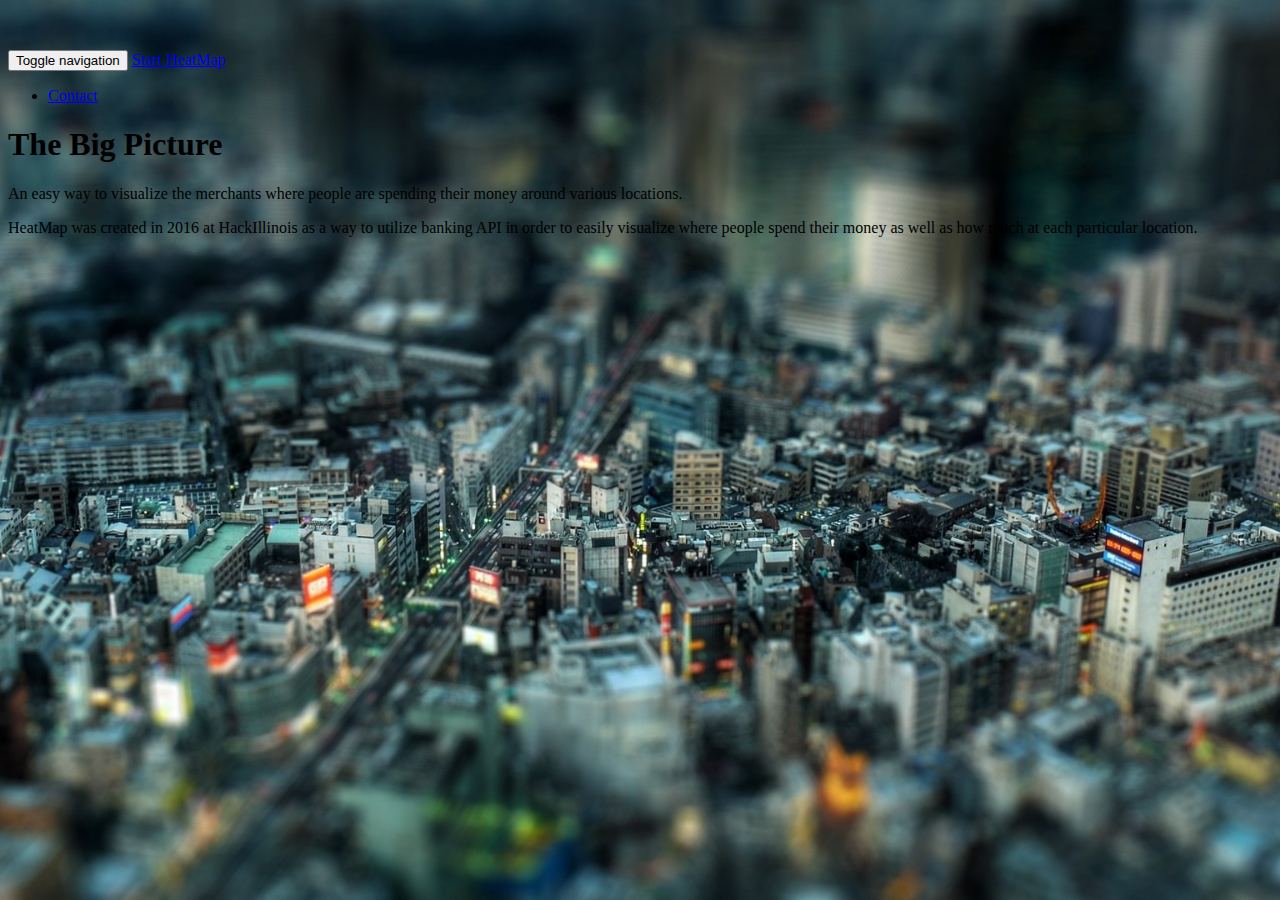
==== HeatMap.html @ b0a974ab "Add landing page" ====
<!DOCTYPE html>
<html class="full" lang="en">
<!-- Make sure the <html> tag is set to the .full CSS class. Change the background image in the full.css file. -->

<head>

    <meta charset="utf-8">
    <meta http-equiv="X-UA-Compatible" content="IE=edge">
    <meta name="viewport" content="width=device-width, initial-scale=1">
    <meta name="description" content="">
    <meta name="author" content="">

    <title>HeatMap - The Big Picture</title>

    <!-- Bootstrap Core CSS -->
    <link href="css/bootstrap.css" rel="stylesheet">

    <!-- Custom CSS -->
    <link href="css/the-big-picture.css" rel="stylesheet">

    <!-- HTML5 Shim and Respond.js IE8 support of HTML5 elements and media queries -->
    <!-- WARNING: Respond.js doesn't work if you view the page via file:// -->
    <!--[if lt IE 9]>
        <script src="https://oss.maxcdn.com/libs/html5shiv/3.7.0/html5shiv.js"></script>
        <script src="https://oss.maxcdn.com/libs/respond.js/1.4.2/respond.min.js"></script>
    <![endif]-->

</head>

<body>

    <!-- Navigation -->
    <nav class="navbar navbar-inverse navbar-fixed-bottom" role="navigation">
        <div class="container">
            <!-- Brand and toggle get grouped for better mobile display -->
            <div class="navbar-header">
                <button type="button" class="navbar-toggle" data-toggle="collapse" data-target="#bs-example-navbar-collapse-1">
                    <span class="sr-only">Toggle navigation</span>
                    <span class="icon-bar"></span>
                    <span class="icon-bar"></span>
                    <span class="icon-bar"></span>
                </button>
                <a class="navbar-brand" href="#">Start HeatMap</a>
            </div>
            <!-- Collect the nav links, forms, and other content for toggling -->
            <div class="collapse navbar-collapse" id="bs-example-navbar-collapse-1">
                <ul class="nav navbar-nav">
                    <li>
                        <a href="contact.html">Contact</a>
                    </li>
                </ul>
            </div>
            <!-- /.navbar-collapse -->
        </div>
        <!-- /.container -->
    </nav>

    <!-- Page Content -->
    <div class="container">
        <div class="row">
            <div class="col-md-6 col-sm-12">
                <h1>The Big Picture</h1>
                <p>An easy way to visualize the merchants where people are spending their money around various locations.</p> <p>HeatMap was created in 2016 at HackIllinois as a way to utilize banking API in order to easily visualize where people spend their money as well as how much at each particular location.</p>
            </div>
        </div>
        <!-- /.row -->
    </div>
    <!-- /.container -->

    <!-- jQuery -->
    <script src="js/jquery.js"></script>

    <!-- Bootstrap Core JavaScript -->
    <script src="js/bootstrap.min.js"></script>

</body>

</html>
---- css/the-big-picture.css ----
/*!
 * Start Bootstrap - The Big Picture HTML Template (http://startbootstrap.com)
 * Code licensed under the Apache License v2.0.
 * For details, see http://www.apache.org/licenses/LICENSE-2.0.
 */

body {
	margin-top: 50px;
	margin-bottom: 50px;
	background: none;
}

.full {
  background: url(../img/city.jpg) no-repeat center center fixed; 
  -webkit-background-size: cover;
  -moz-background-size: cover;
  -o-background-size: cover;
  background-size: cover;
}
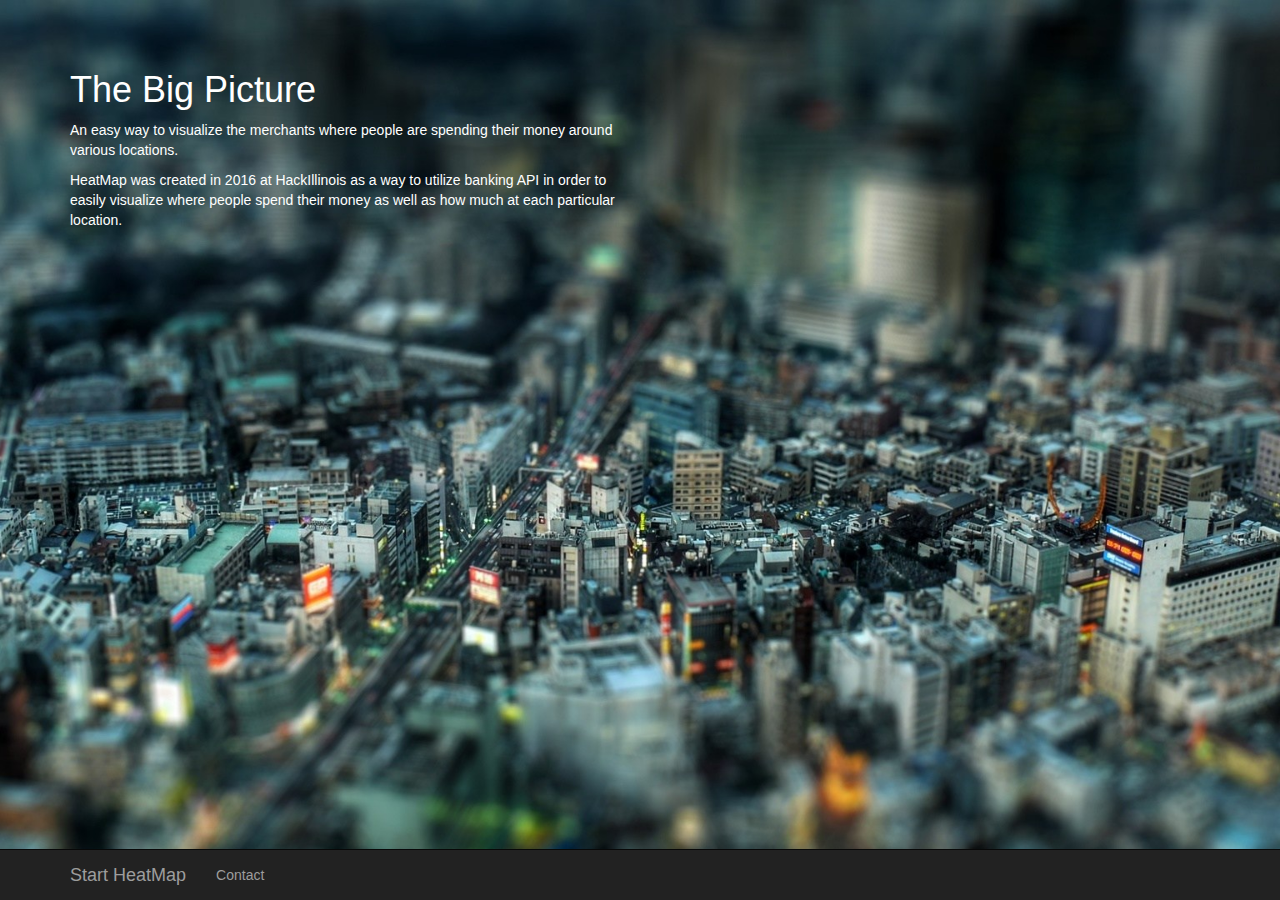
==== commit 19361388: "refactor and corrected the link" ====
--- a/HeatMap.html
+++ b/HeatMap.html
@@ -40,7 +40,7 @@
                     <span class="icon-bar"></span>
                     <span class="icon-bar"></span>
                 </button>
-                <a class="navbar-brand" href="#">Start HeatMap</a>
+                <a class="navbar-brand" href="JsonMap.html">Start HeatMap</a>
             </div>
             <!-- Collect the nav links, forms, and other content for toggling -->
             <div class="collapse navbar-collapse" id="bs-example-navbar-collapse-1">
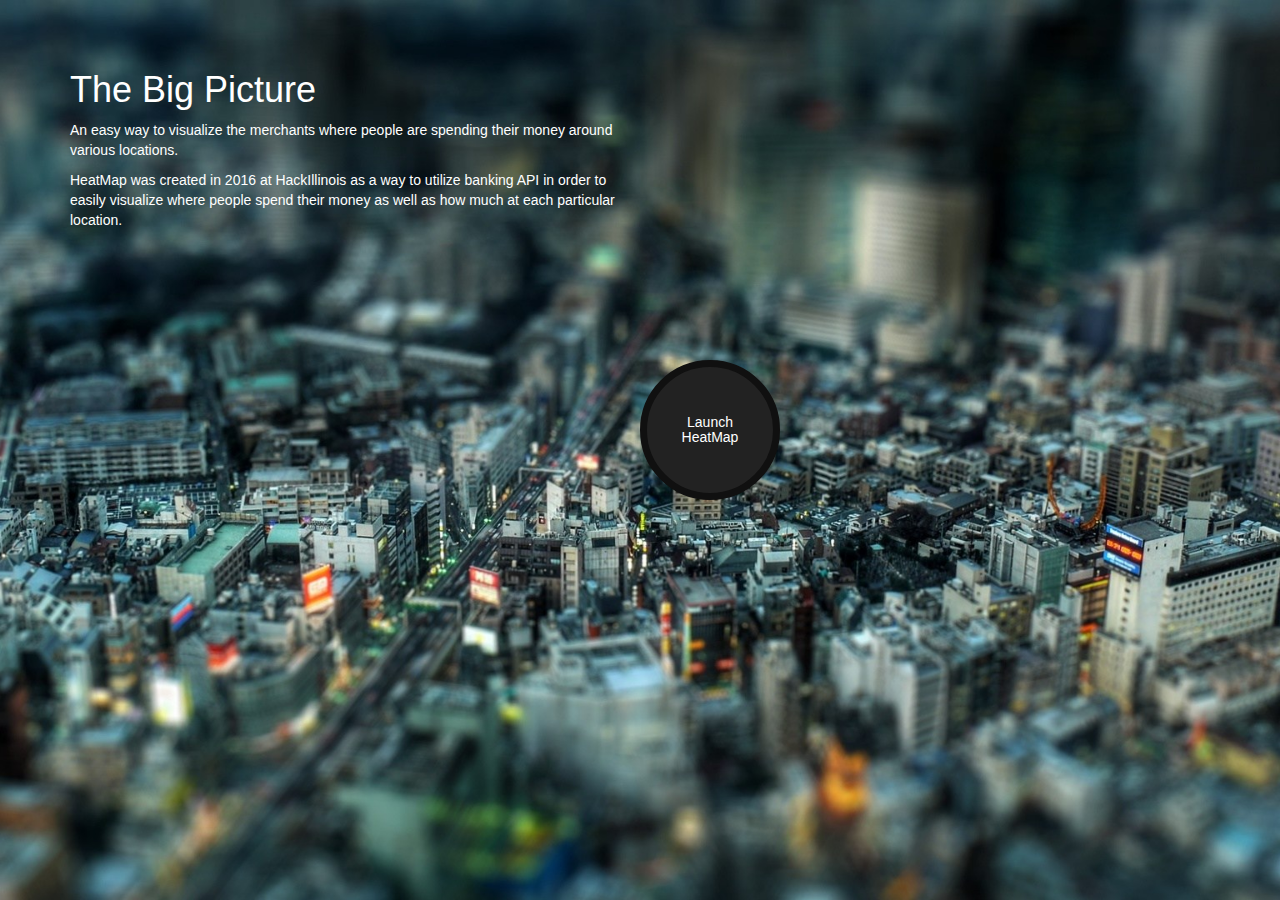
==== commit 4f13793f: "table and button are working" ====
--- a/HeatMap.html
+++ b/HeatMap.html
@@ -18,6 +18,7 @@
     <!-- Custom CSS -->
     <link href="css/the-big-picture.css" rel="stylesheet">
 
+
     <!-- HTML5 Shim and Respond.js IE8 support of HTML5 elements and media queries -->
     <!-- WARNING: Respond.js doesn't work if you view the page via file:// -->
     <!--[if lt IE 9]>
@@ -30,30 +31,7 @@
 <body>
 
     <!-- Navigation -->
-    <nav class="navbar navbar-inverse navbar-fixed-bottom" role="navigation">
-        <div class="container">
-            <!-- Brand and toggle get grouped for better mobile display -->
-            <div class="navbar-header">
-                <button type="button" class="navbar-toggle" data-toggle="collapse" data-target="#bs-example-navbar-collapse-1">
-                    <span class="sr-only">Toggle navigation</span>
-                    <span class="icon-bar"></span>
-                    <span class="icon-bar"></span>
-                    <span class="icon-bar"></span>
-                </button>
-                <a class="navbar-brand" href="JsonMap.html">Start HeatMap</a>
-            </div>
-            <!-- Collect the nav links, forms, and other content for toggling -->
-            <div class="collapse navbar-collapse" id="bs-example-navbar-collapse-1">
-                <ul class="nav navbar-nav">
-                    <li>
-                        <a href="contact.html">Contact</a>
-                    </li>
-                </ul>
-            </div>
-            <!-- /.navbar-collapse -->
-        </div>
-        <!-- /.container -->
-    </nav>
+    
 
     <!-- Page Content -->
     <div class="container">
@@ -62,6 +40,7 @@
                 <h1>The Big Picture</h1>
                 <p>An easy way to visualize the merchants where people are spending their money around various locations.</p> <p>HeatMap was created in 2016 at HackIllinois as a way to utilize banking API in order to easily visualize where people spend their money as well as how much at each particular location.</p>
             </div>
+            <a href="JsonMap.html"><button class="btn btn-default orange-circle-button">Launch<br />HeatMap<br /><span class="orange-circle-greater-than"></span></button></a>
         </div>
         <!-- /.row -->
     </div>
--- a/css/the-big-picture.css
+++ b/css/the-big-picture.css
@@ -8,6 +8,12 @@
 	margin-top: 50px;
 	margin-bottom: 50px;
 	background: none;
+	background: url(../img/city.jpg) no-repeat center center fixed; 
+  -webkit-background-size: cover;
+  -moz-background-size: cover;
+  -o-background-size: cover;
+  background-size: cover;
+  color: white;
 }
 
 .full {
@@ -16,4 +22,40 @@
   -moz-background-size: cover;
   -o-background-size: cover;
   background-size: cover;
+}
+
+.orange-circle-button {
+	border: .5em solid #101010;
+	font-size: 1em;
+	line-height: 1.1em;
+	color: #ffffff;
+	background-color: #222;
+	margin: auto;
+	border-radius: 50%;
+	height: 10em;
+	width: 10em;
+	position: absolute;
+	top: 40%;
+}
+.orange-circle-button:hover {
+	color:#ffffff;
+    background-color: #222;
+	text-decoration: none;
+	border-color: #101010;
+	
+}
+.orange-circle-button:visited {
+	color:#ffffff;
+    background-color: #222;
+	text-decoration: none;
+	
+}
+
+table {
+	background-color: black;
+	opacity: .8;
+}
+
+#map {
+	position: static; !important
 }